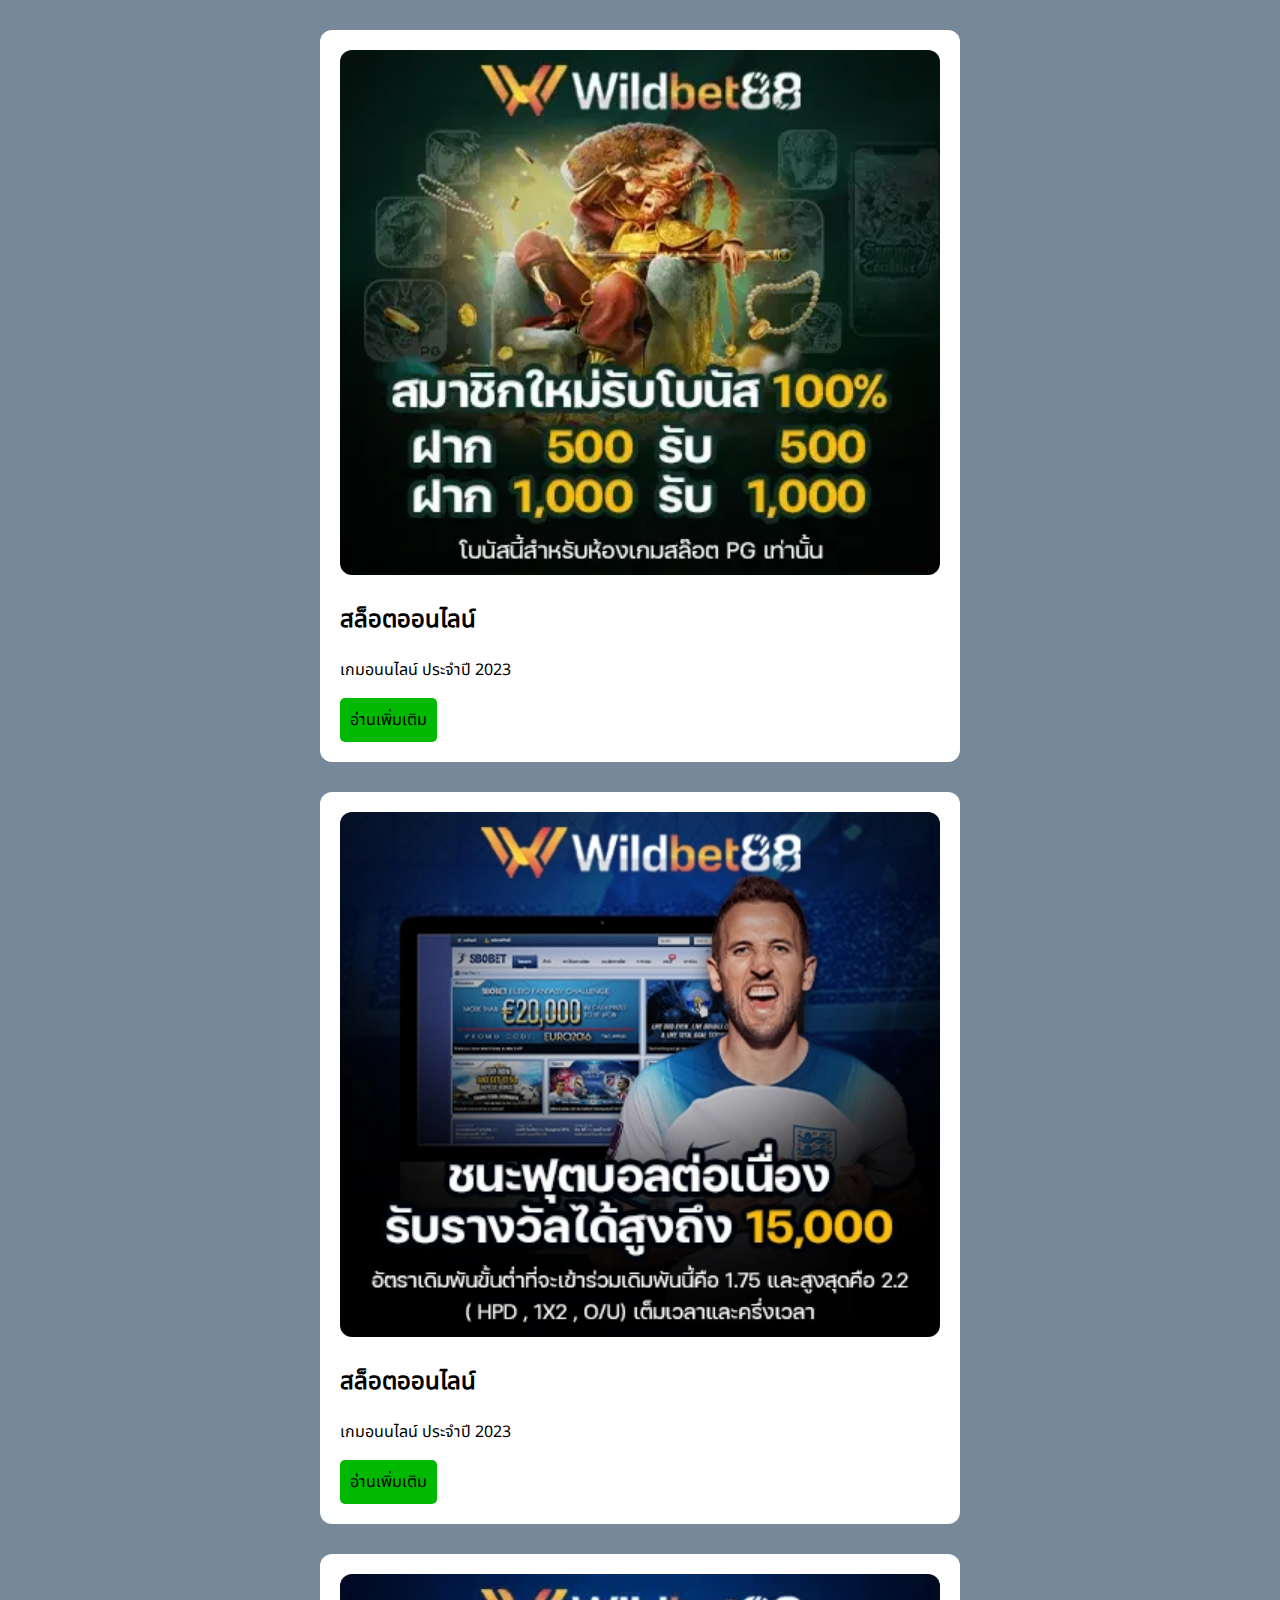
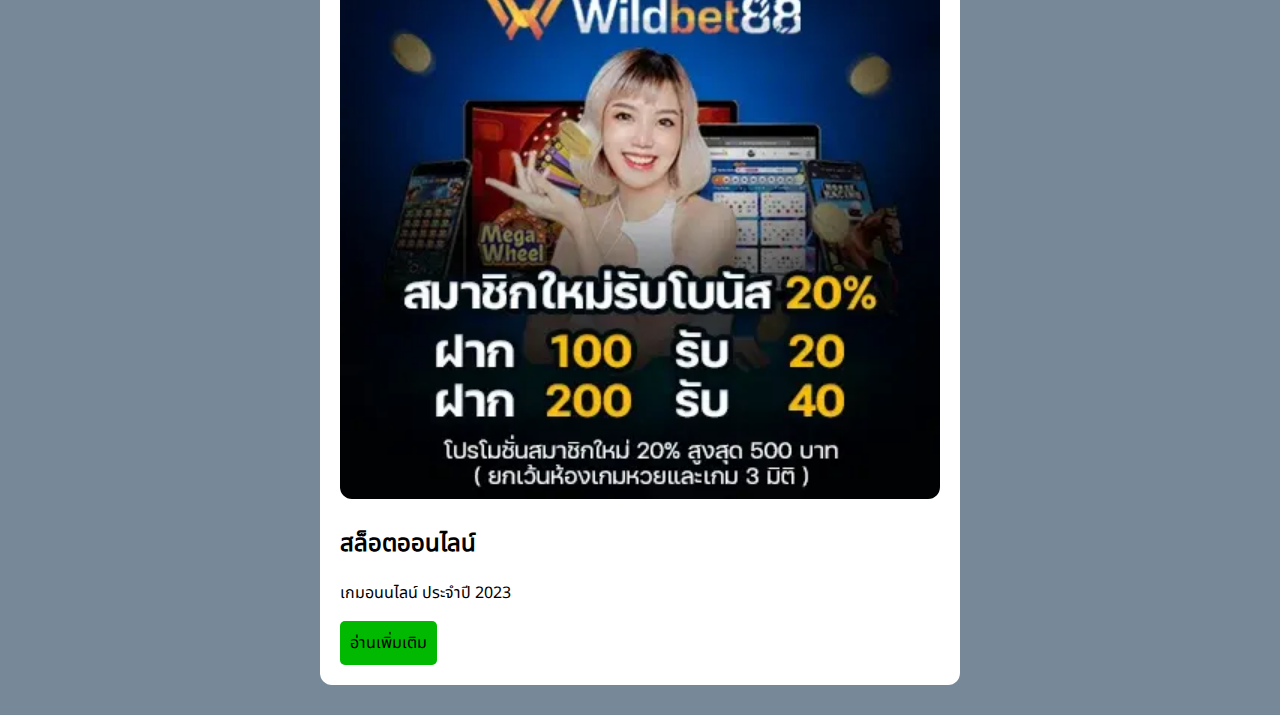
==== index.html @ 7a6bdb5e "Update index.html" ====
<!DOCTYPE html>
<html lang="en">
<head>
    <meta charset="UTF-8">
    <meta name="viewport" content="width=device-width, initial-scale=1.0">
    <title>Learn: HTML&CSS</title>

    <link rel="stylesheet" href="css/style.css">
    
</head>
  <body>
    <div class="main-content">
      <div class="box">
        <img class="image" src="img/ezgif-5-a0fc60981f.webp" alt="">
        <h2>สล็อตออนไลน์</h2>
        <p>เกมอนนไลน์ ประจำปี 2023</p>
        <a class="button" href="#">อ่านเพิ่มเติม</a>
      </div>
    </div>
    <div class="main-content">
        <div class="box">
          <img class="image" src="img/ezgif-5-dc6a4c51ef.webp" alt="">
          <h2>สล็อตออนไลน์</h2>
          <p>เกมอนนไลน์ ประจำปี 2023</p>
          <a class="button" href="#">อ่านเพิ่มเติม</a>
        </div>
      </div>
      <div class="main-content">
        <div class="box">
          <img class="image" src="img/ezgif-5-f68925ed75.webp" alt="">
          <h2>สล็อตออนไลน์</h2>
          <p>เกมอนนไลน์ ประจำปี 2023</p>
          <a class="button" href="#">อ่านเพิ่มเติม</a>
        </div>
      </div>
  </body>
</html>
---- css/style.css ----
@font-face {
    font-family: noto;
    src: url(../font/NotoSansThai.woff);
}

html, body {
    font-family: noto;
    background-color: lightslategray;
    margin: 0;
    padding: 0;
}

.main-content {
    max-width: 700px;
    margin: auto;
}

header {
    padding: 20px;
    background-color: #282828;
    color: #fff;
}

.box {
    background-color: #fff;
    padding: 20px;
    border-radius: 12px;
    margin: 30px;

}

.image {
    width: 100%;
    border-radius: 12px;
}

.button {
    color: black;
    background-color: #00b900;
    padding: 10px;
    border-radius: 5px;
    text-decoration: none;
    display: inline-block;

}
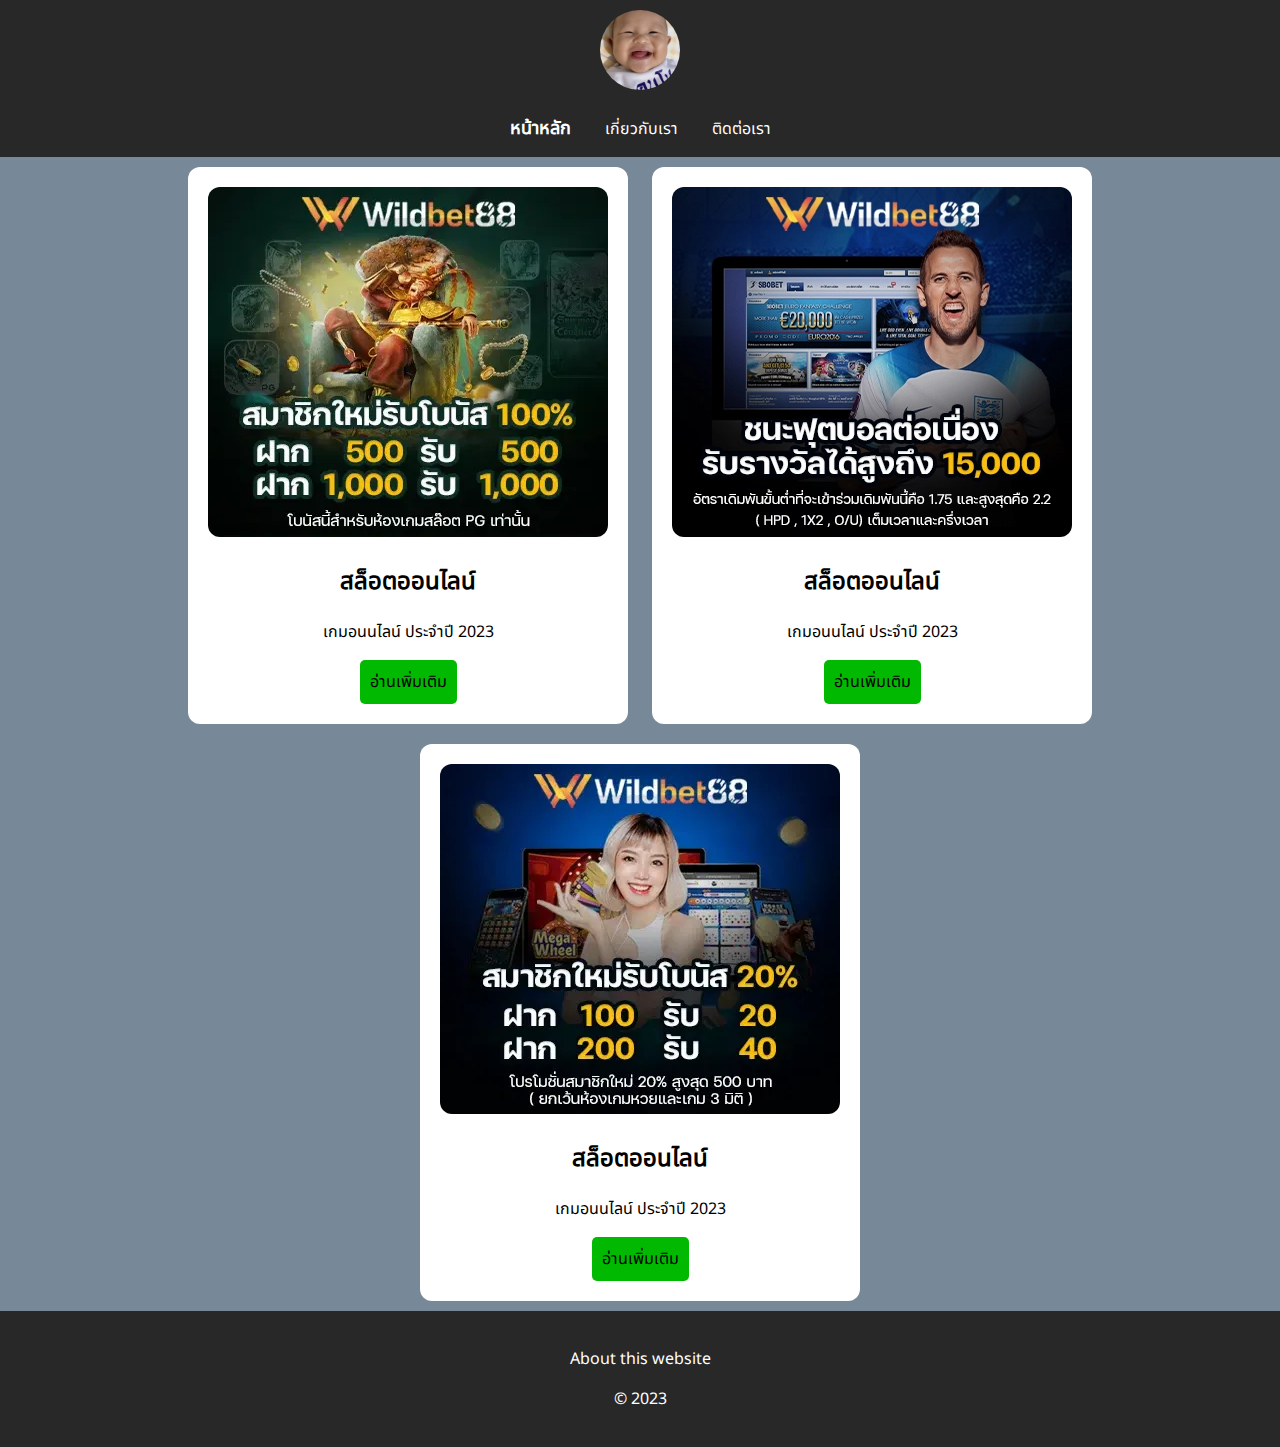
==== commit bd907084: "Update index.html" ====
--- a/index.html
+++ b/index.html
@@ -9,15 +9,22 @@
     
 </head>
   <body>
-    <div class="main-content">
+    <header class="top-header center">
+        <img class="logo-item" src="img/S__9642333_0333.jpg" alt="">
+        <a class="menu-item brand" href="#">หน้าหลัก</a>
+        <a class="menu-item" href="#">เกี่ยวกับเรา</a>
+        <a class="menu-item" href="page/contact.html">ติดต่อเรา</a>
+    </header>
+    <div class="center">
+     <div class="main-content-inline">
       <div class="box">
         <img class="image" src="img/ezgif-5-a0fc60981f.webp" alt="">
         <h2>สล็อตออนไลน์</h2>
         <p>เกมอนนไลน์ ประจำปี 2023</p>
         <a class="button" href="#">อ่านเพิ่มเติม</a>
       </div>
-    </div>
-    <div class="main-content">
+     </div>
+    <div class="main-content-inline">
         <div class="box">
           <img class="image" src="img/ezgif-5-dc6a4c51ef.webp" alt="">
           <h2>สล็อตออนไลน์</h2>
@@ -25,7 +32,7 @@
           <a class="button" href="#">อ่านเพิ่มเติม</a>
         </div>
       </div>
-      <div class="main-content">
+      <div class="main-content-inline">
         <div class="box">
           <img class="image" src="img/ezgif-5-f68925ed75.webp" alt="">
           <h2>สล็อตออนไลน์</h2>
@@ -33,5 +40,10 @@
           <a class="button" href="#">อ่านเพิ่มเติม</a>
         </div>
       </div>
+    </div> 
+      <footer class="button-footer">
+        <p>About this website</p>
+        <p>© 2023</p>
+      </footer>
   </body>
 </html>--- a/css/style.css
+++ b/css/style.css
@@ -9,24 +9,43 @@
     margin: 0;
     padding: 0;
 }
+.top-header {
+    background-color: #282828;
+}
+
+.menu-item {
+    color: #fff;
+    padding: 15px;
+    display: inline-block;
+    text-decoration: none;
+}
+
+.brand {
+    font-size: 18px;
+    font-weight: 600;
+}
 
 .main-content {
     max-width: 700px;
     margin: auto;
 }
 
-header {
-    padding: 20px;
-    background-color: #282828;
-    color: #fff;
+.main-content-inline {
+    display: inline-block;
 }
 
 .box {
     background-color: #fff;
     padding: 20px;
     border-radius: 12px;
-    margin: 30px;
+    margin: 10px;
+}
 
+.logo-item {
+    width: 80px;
+    padding: 10px;
+    border-radius: 100%;
+    display: block;
 }
 
 .image {
@@ -41,5 +60,16 @@
     border-radius: 5px;
     text-decoration: none;
     display: inline-block;
+}
 
+.button-footer {
+    background-color: #282828;
+    padding: 20px;
+    text-align: center;
+    color: #fff;
+}
+
+.center {
+    display: block;
+    text-align: -webkit-center;
 }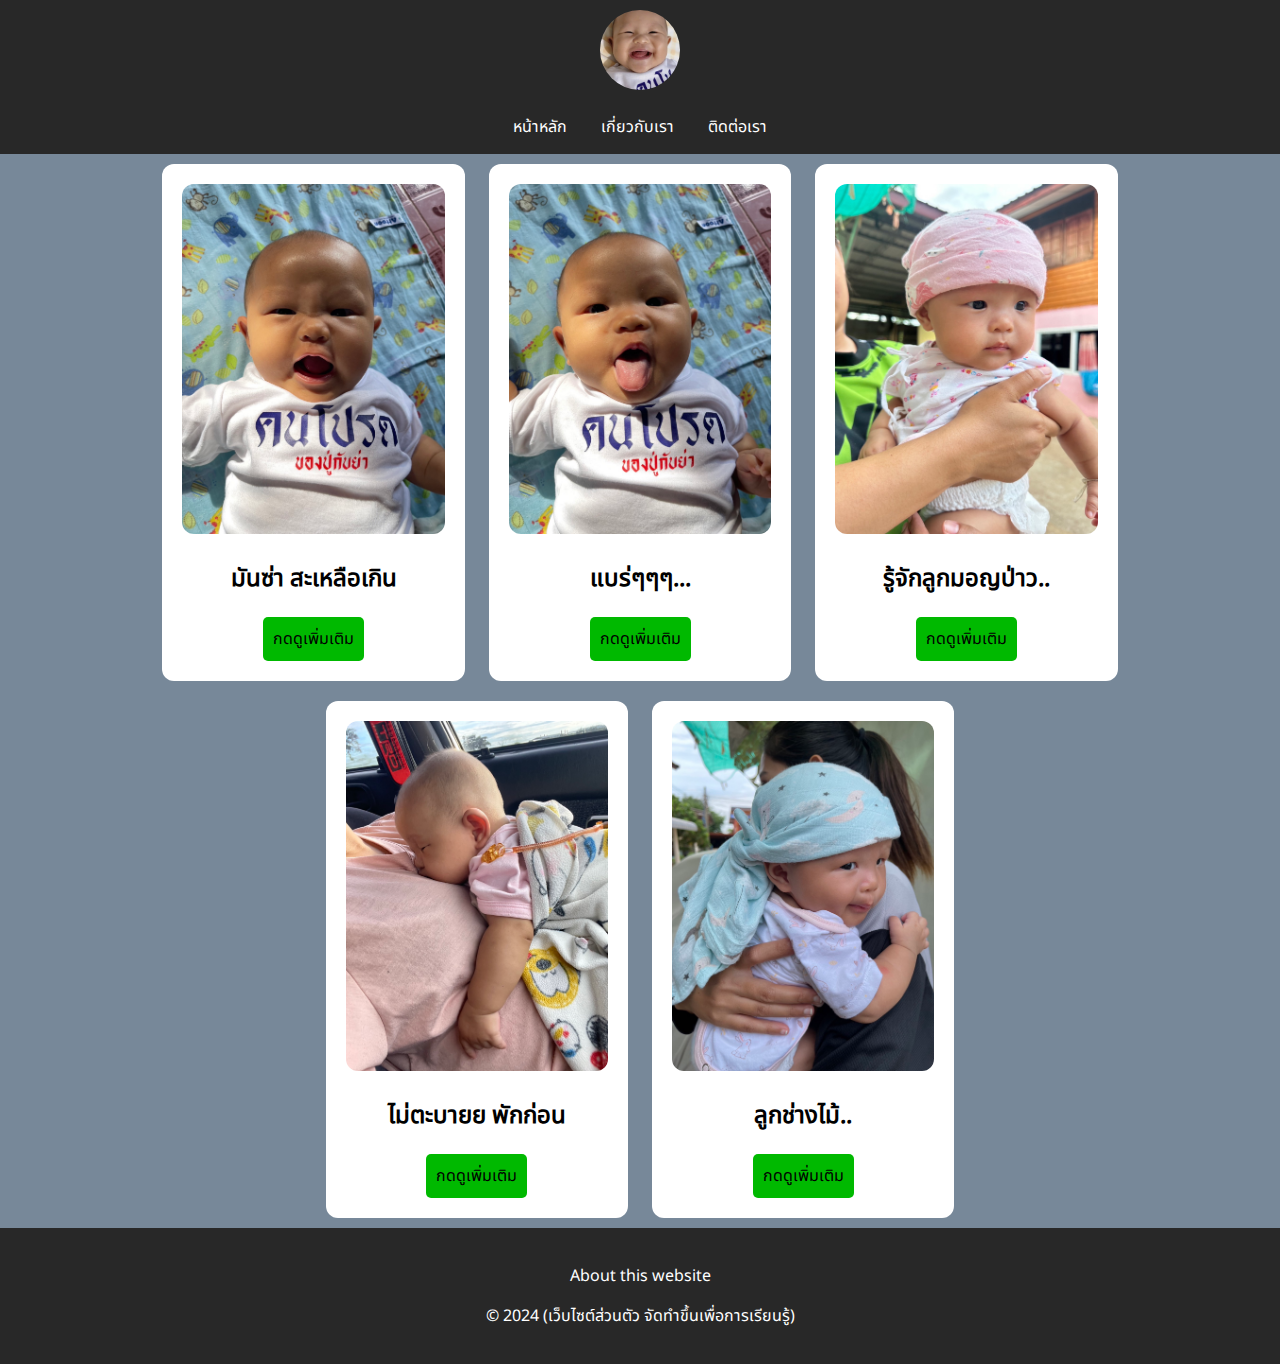
==== commit bcc1bf5b: "Create index.html" ====
--- a/index.html
+++ b/index.html
@@ -11,39 +11,50 @@
   <body>
     <header class="top-header center">
         <img class="logo-item" src="img/S__9642333_0333.jpg" alt="">
-        <a class="menu-item brand" href="#">หน้าหลัก</a>
-        <a class="menu-item" href="#">เกี่ยวกับเรา</a>
+        <a class="menu-item" href="/home.html">หน้าหลัก</a>
+        <a class="menu-item" href="page/about-us.html">เกี่ยวกับเรา</a>
         <a class="menu-item" href="page/contact.html">ติดต่อเรา</a>
     </header>
     <div class="center">
      <div class="main-content-inline">
       <div class="box">
-        <img class="image" src="img/ezgif-5-a0fc60981f.webp" alt="">
-        <h2>สล็อตออนไลน์</h2>
-        <p>เกมอนนไลน์ ประจำปี 2023</p>
-        <a class="button" href="#">อ่านเพิ่มเติม</a>
+        <img class="image image-size" src="img/S__9674887_0.jpg" alt="">
+        <h2>มันซ่า สะเหลือเกิน</h2>
+        <a class="button" href="#">กดดูเพิ่มเติม</a>
       </div>
      </div>
     <div class="main-content-inline">
         <div class="box">
-          <img class="image" src="img/ezgif-5-dc6a4c51ef.webp" alt="">
-          <h2>สล็อตออนไลน์</h2>
-          <p>เกมอนนไลน์ ประจำปี 2023</p>
-          <a class="button" href="#">อ่านเพิ่มเติม</a>
+          <img class="image image-size" src="img/S__9674888_0.jpg" alt="">
+          <h2>แบร่ๆๆๆ...</h2>
+          <a class="button" href="#">กดดูเพิ่มเติม</a>
         </div>
       </div>
       <div class="main-content-inline">
         <div class="box">
-          <img class="image" src="img/ezgif-5-f68925ed75.webp" alt="">
-          <h2>สล็อตออนไลน์</h2>
-          <p>เกมอนนไลน์ ประจำปี 2023</p>
-          <a class="button" href="#">อ่านเพิ่มเติม</a>
+          <img class="image image-size" src="img/S__9674900_0.jpg" alt="">
+          <h2>รู้จักลูกมอญป่าว..</h2>
+          <a class="button" href="#">กดดูเพิ่มเติม</a>
+        </div>
+      </div>
+      <div class="main-content-inline">
+        <div class="box">
+          <img class="image image-size" src="img/S__9674884_0.jpg" alt="">
+          <h2>ไม่ตะบายย พักก่อน</h2>
+          <a class="button" href="#">กดดูเพิ่มเติม</a>
+        </div>
+      </div>
+      <div class="main-content-inline">
+        <div class="box">
+          <img class="image image-size" src="img/S__9674903_0.jpg" alt="">
+          <h2>ลูกช่างไม้..</h2>
+          <a class="button" href="#">กดดูเพิ่มเติม</a>
         </div>
       </div>
     </div> 
       <footer class="button-footer">
         <p>About this website</p>
-        <p>© 2023</p>
+        <p>© 2024 (เว็บไซต์ส่วนตัว จัดทำขึ้นเพื่อการเรียนรู้)</p>
       </footer>
   </body>
 </html>--- a/css/style.css
+++ b/css/style.css
@@ -53,6 +53,11 @@
     border-radius: 12px;
 }
 
+.image-size {
+    width: 100%;
+    height: 350px;
+}
+
 .button {
     color: black;
     background-color: #00b900;
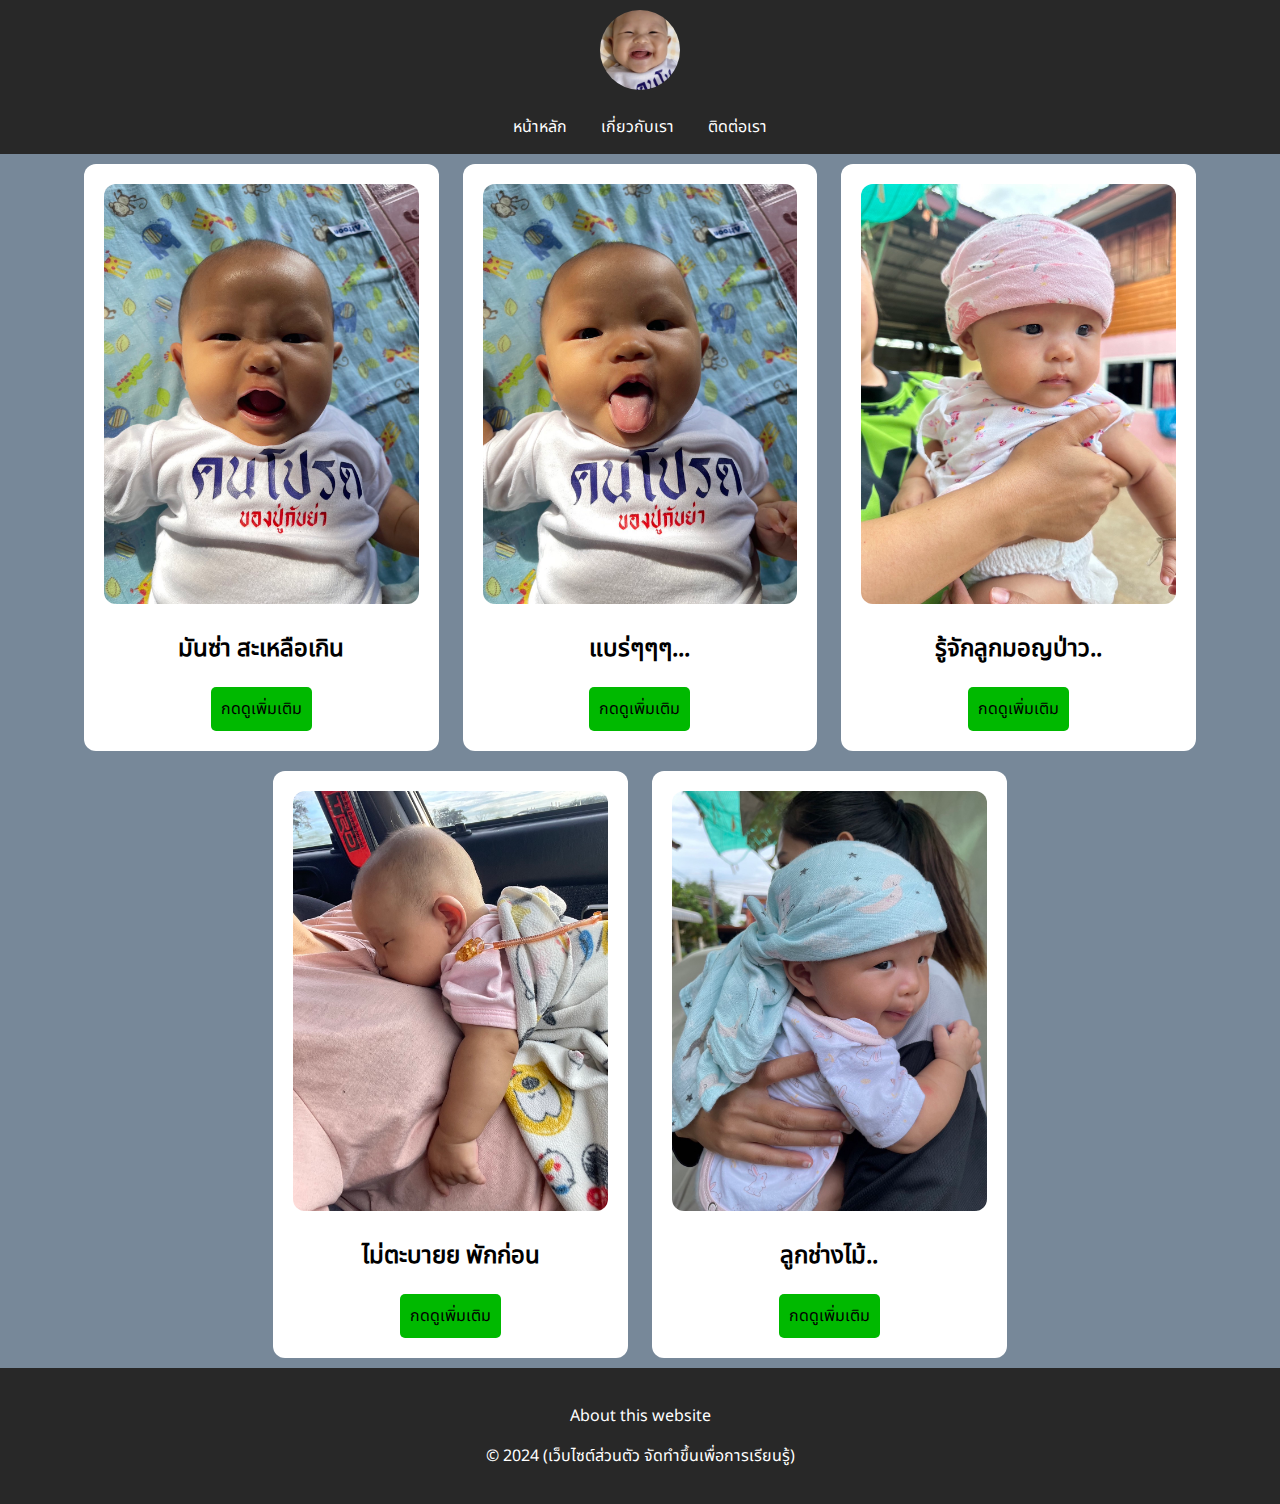
==== commit c5c63ccd: "Update index.html" ====
--- a/css/style.css
+++ b/css/style.css
@@ -55,7 +55,7 @@
 
 .image-size {
     width: 100%;
-    height: 350px;
+    height: 420px;
 }
 
 .button {
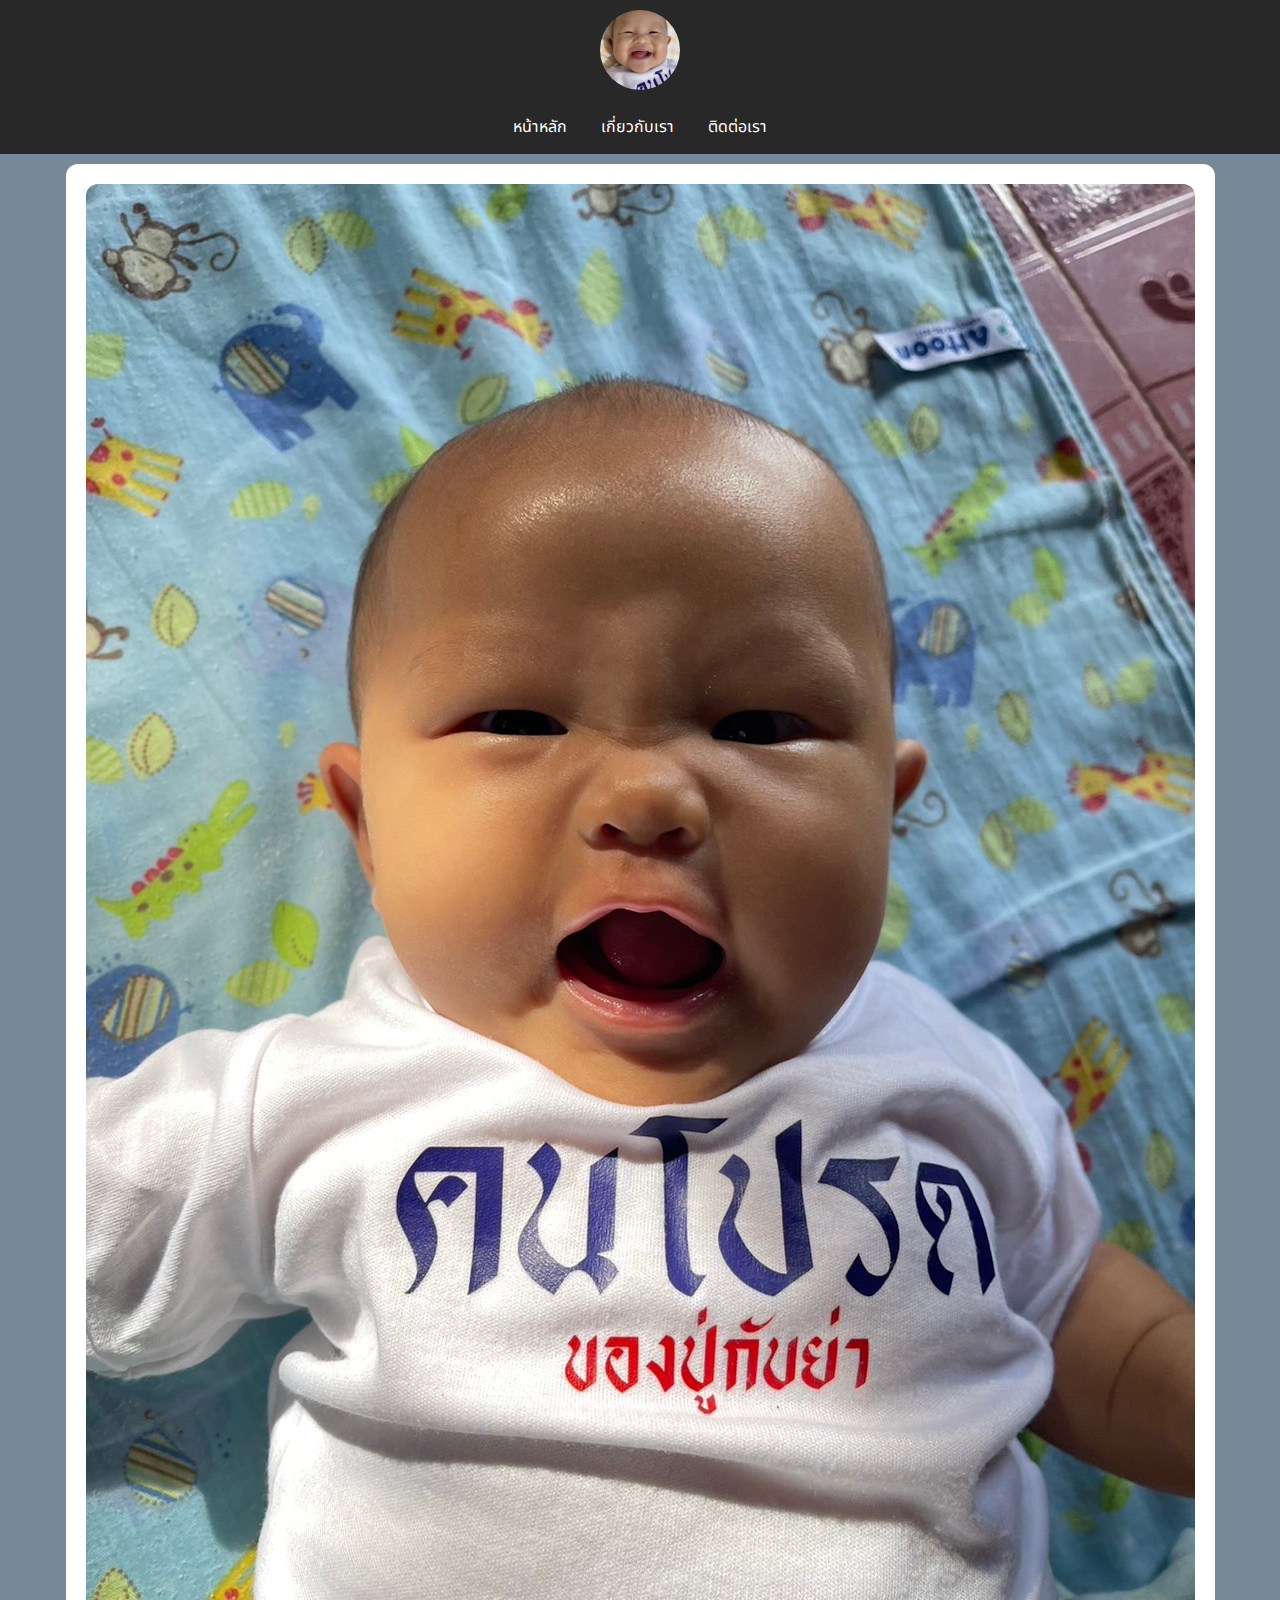
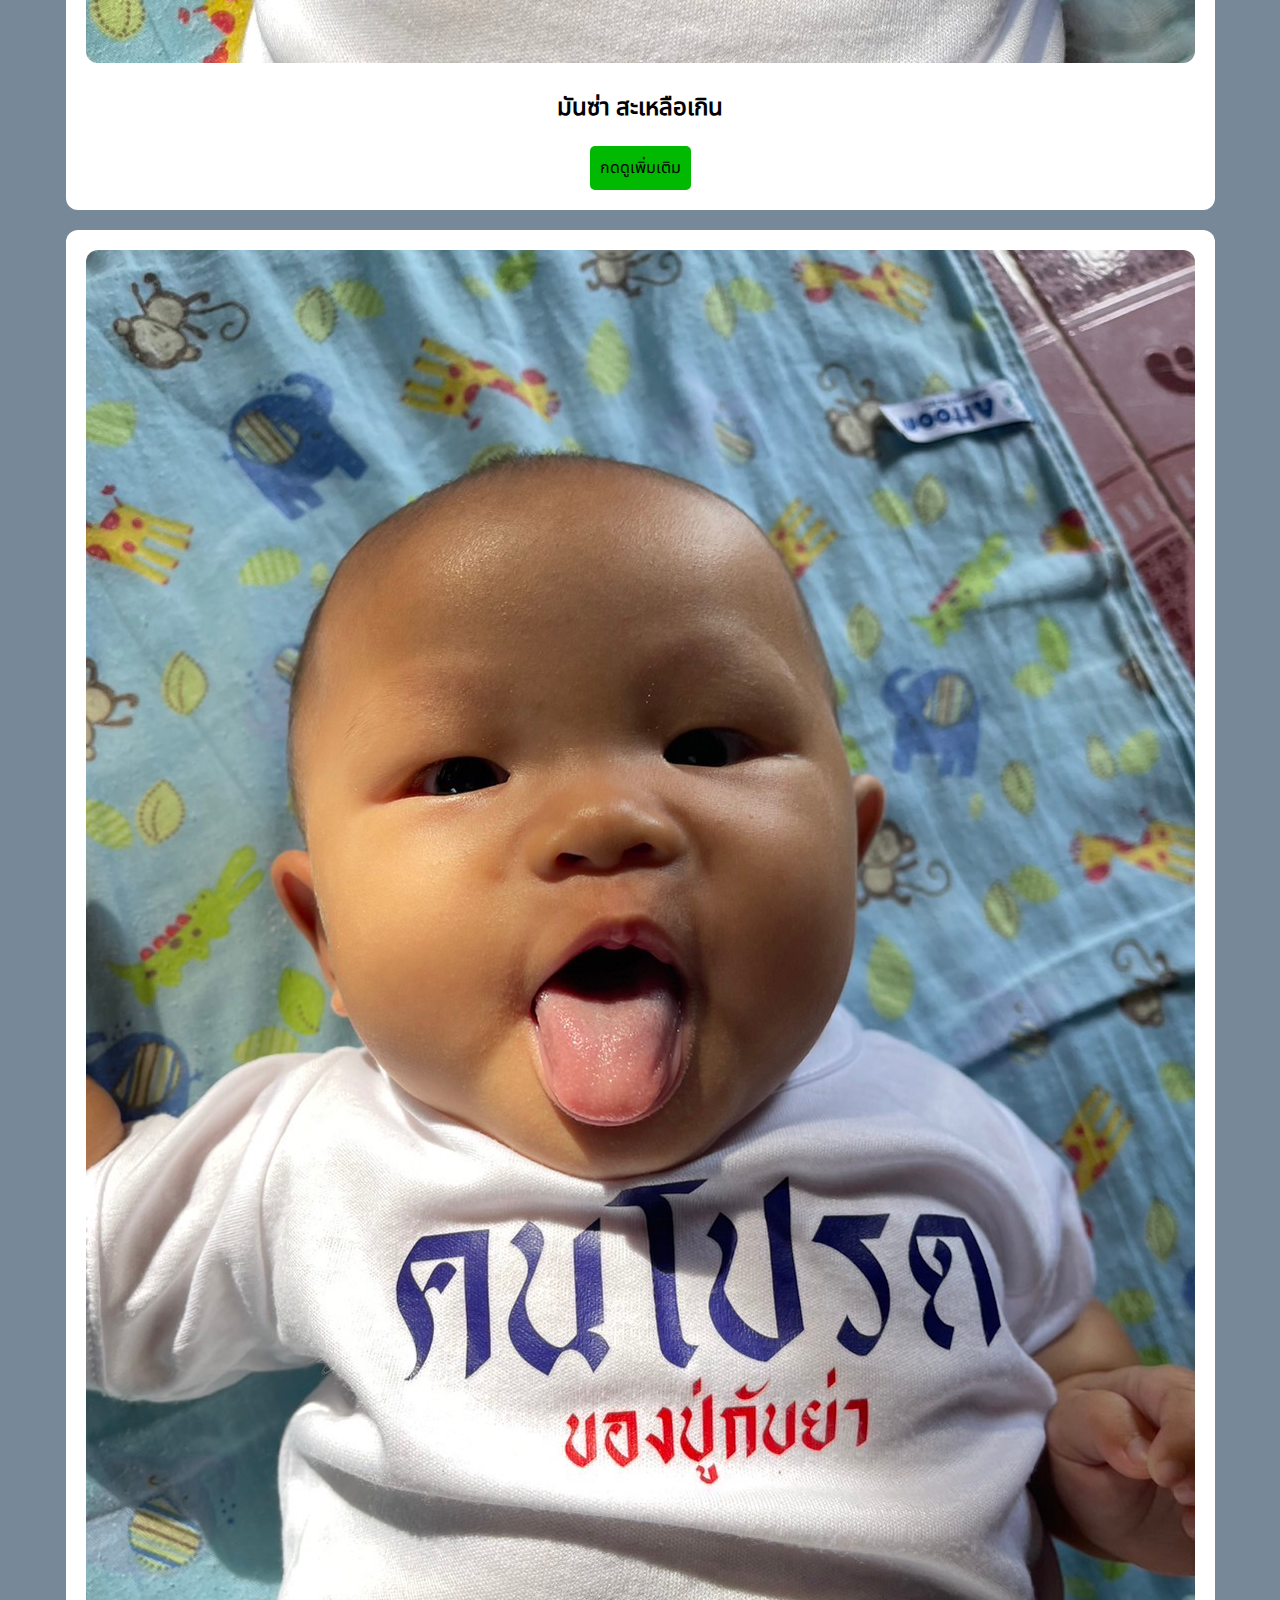
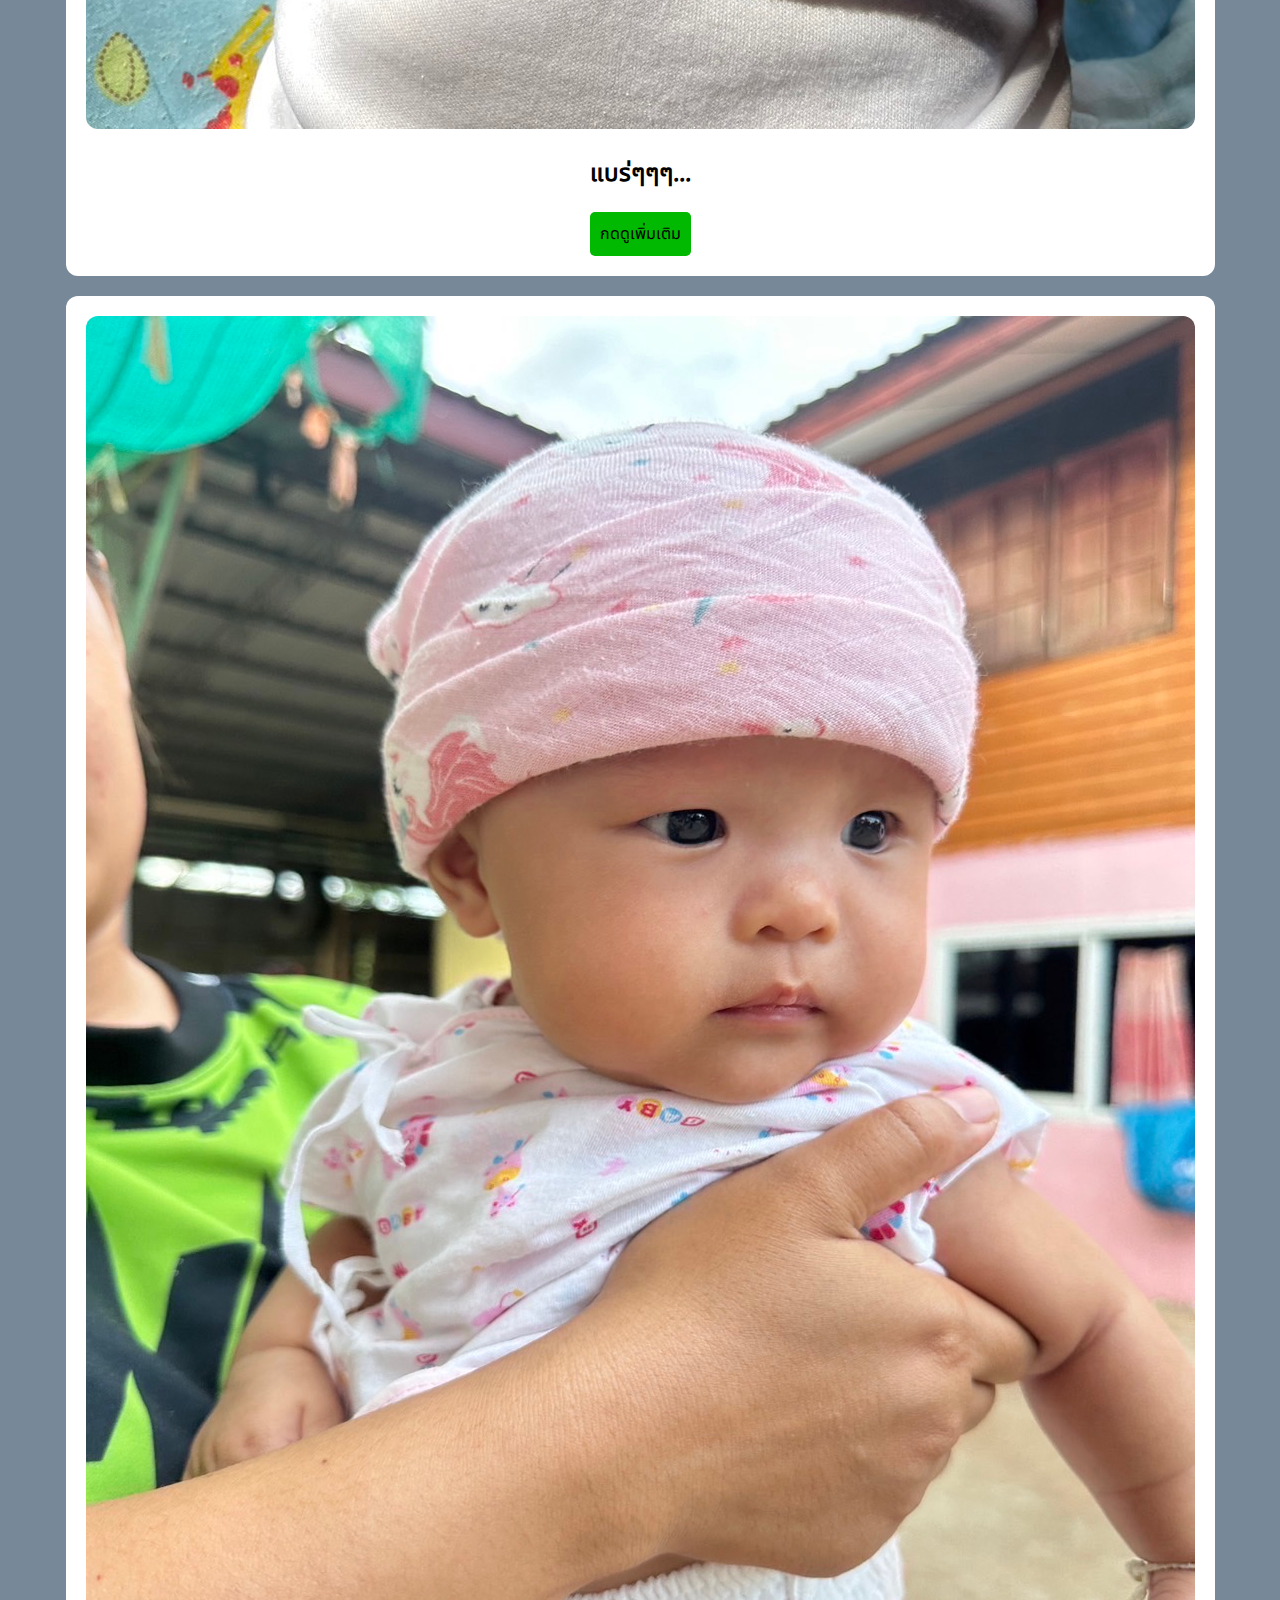
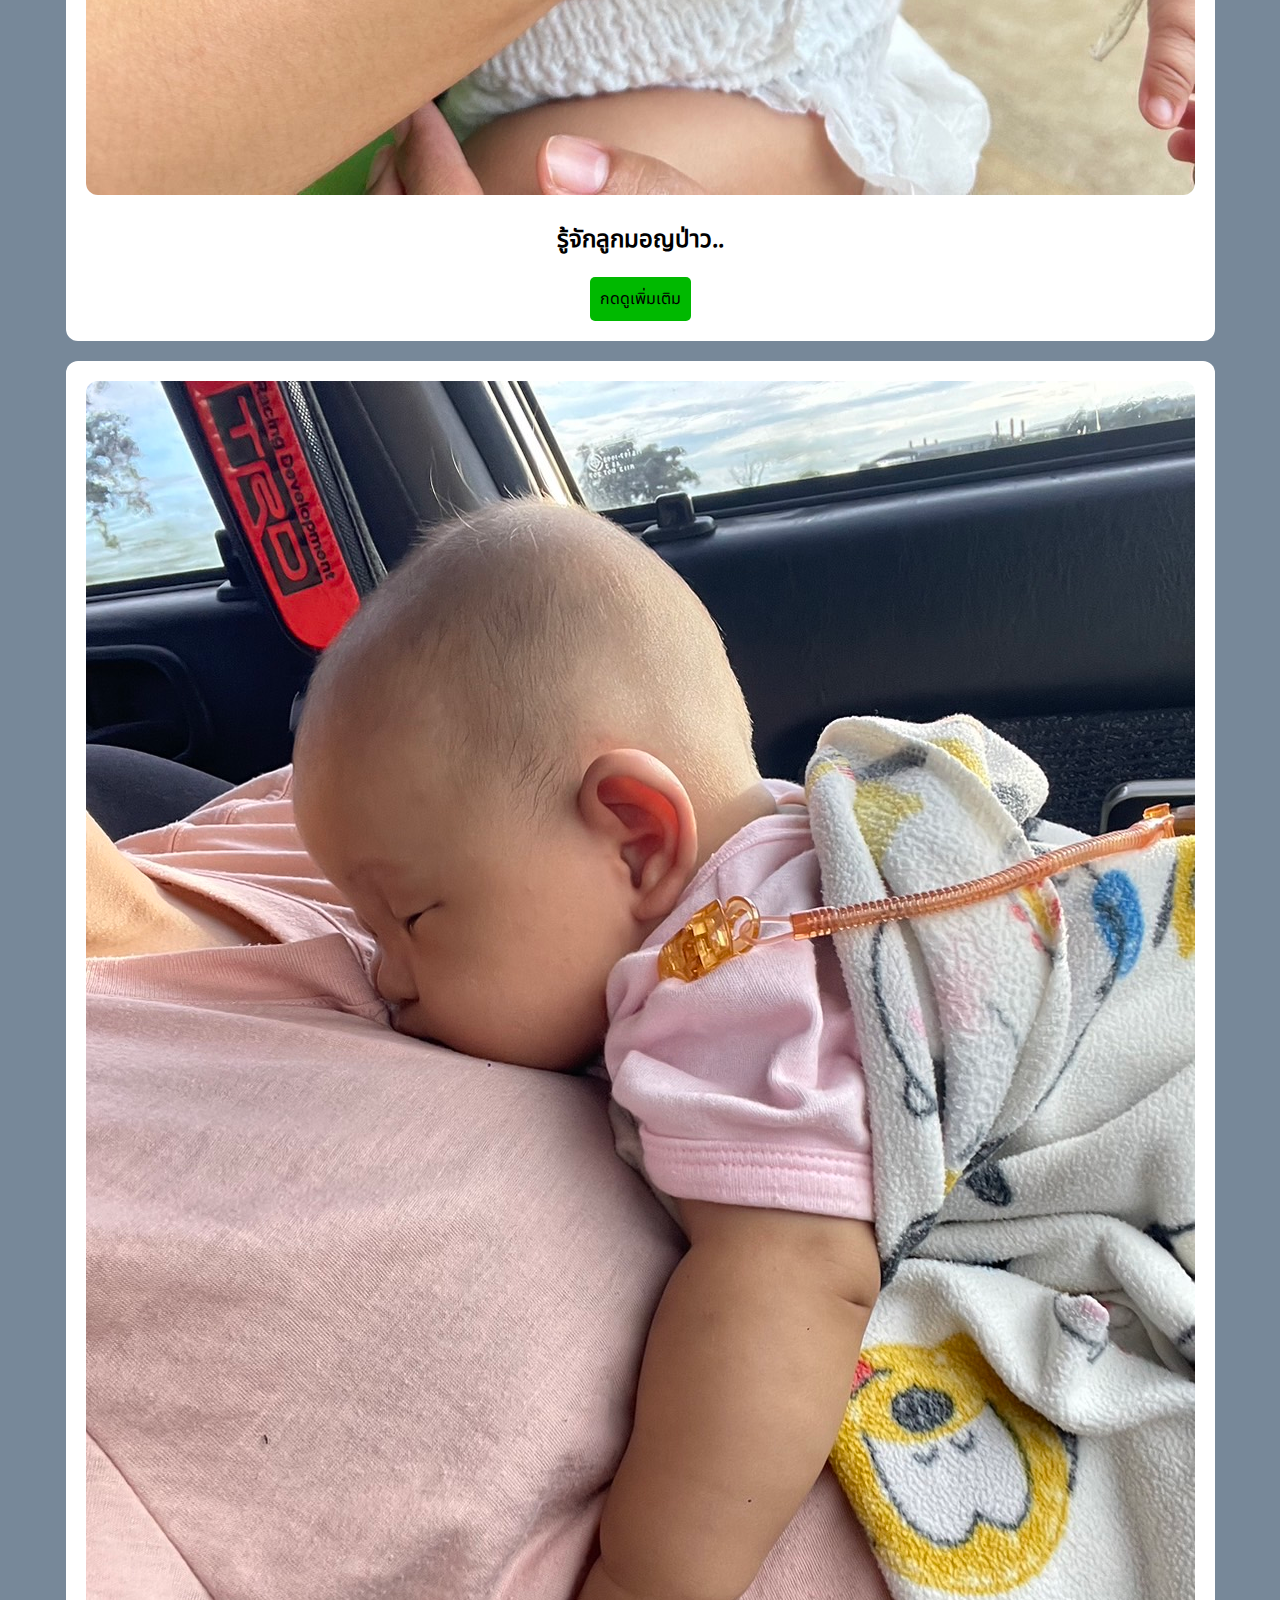
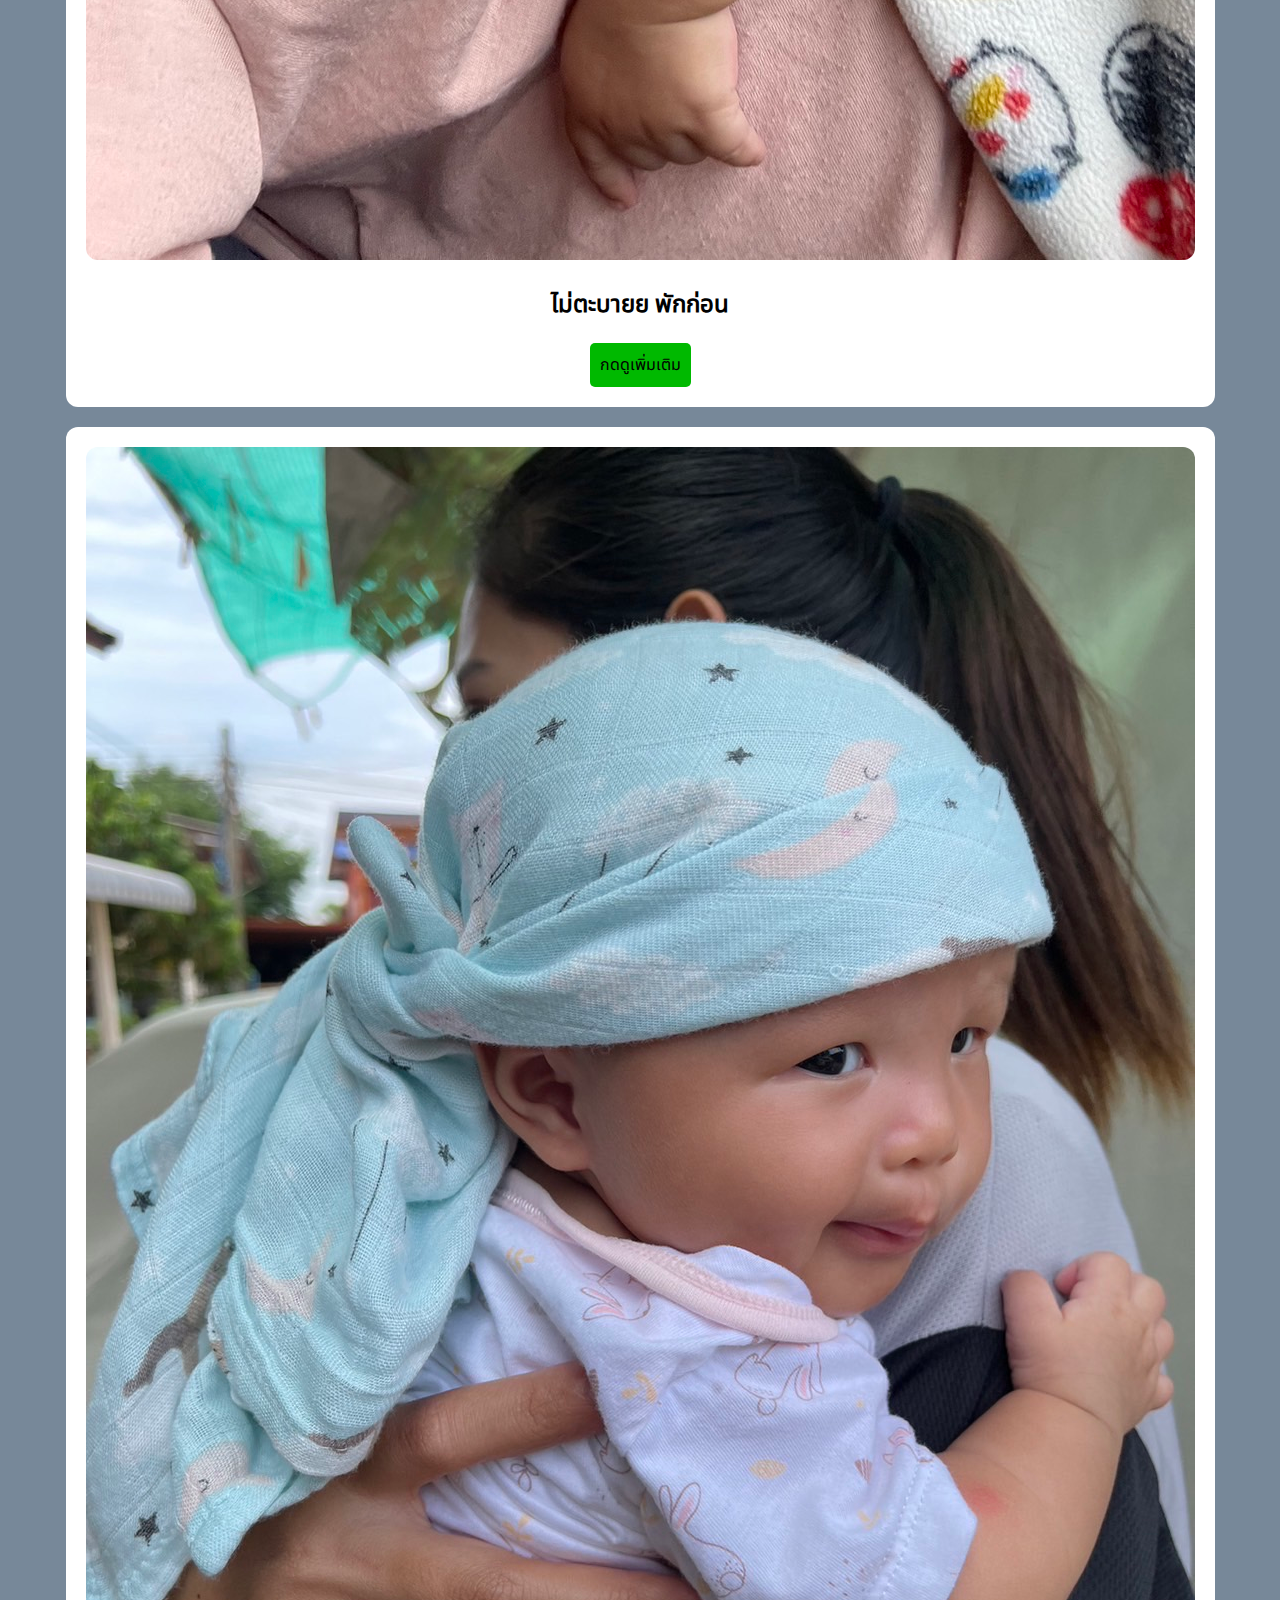
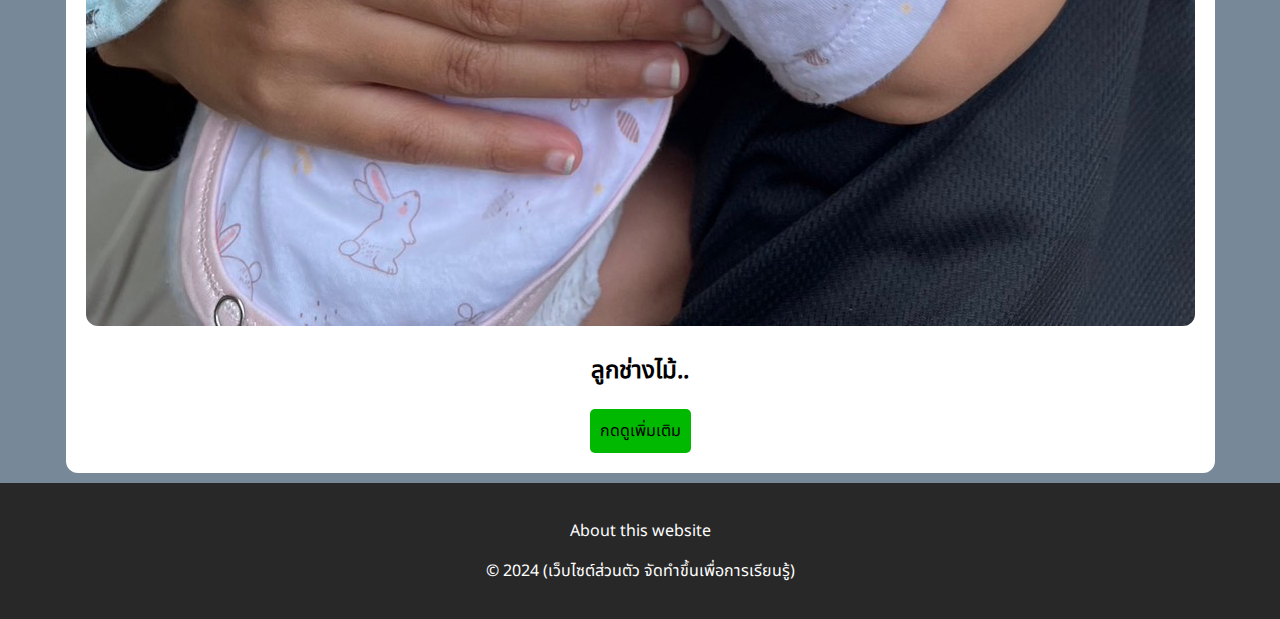
==== commit cc8e572d: "Update index.html" ====
--- a/index.html
+++ b/index.html
@@ -18,35 +18,35 @@
     <div class="center">
      <div class="main-content-inline">
       <div class="box">
-        <img class="image image-size" src="img/S__9674887_0.jpg" alt="">
+        <img class="image" src="img/S__9674887_0.jpg" alt="">
         <h2>มันซ่า สะเหลือเกิน</h2>
         <a class="button" href="#">กดดูเพิ่มเติม</a>
       </div>
      </div>
     <div class="main-content-inline">
         <div class="box">
-          <img class="image image-size" src="img/S__9674888_0.jpg" alt="">
+          <img class="image" src="img/S__9674888_0.jpg" alt="">
           <h2>แบร่ๆๆๆ...</h2>
           <a class="button" href="#">กดดูเพิ่มเติม</a>
         </div>
       </div>
       <div class="main-content-inline">
         <div class="box">
-          <img class="image image-size" src="img/S__9674900_0.jpg" alt="">
+          <img class="image" src="img/S__9674900_0.jpg" alt="">
           <h2>รู้จักลูกมอญป่าว..</h2>
           <a class="button" href="#">กดดูเพิ่มเติม</a>
         </div>
       </div>
       <div class="main-content-inline">
         <div class="box">
-          <img class="image image-size" src="img/S__9674884_0.jpg" alt="">
+          <img class="image" src="img/S__9674884_0.jpg" alt="">
           <h2>ไม่ตะบายย พักก่อน</h2>
           <a class="button" href="#">กดดูเพิ่มเติม</a>
         </div>
       </div>
       <div class="main-content-inline">
         <div class="box">
-          <img class="image image-size" src="img/S__9674903_0.jpg" alt="">
+          <img class="image" src="img/S__9674903_0.jpg" alt="">
           <h2>ลูกช่างไม้..</h2>
           <a class="button" href="#">กดดูเพิ่มเติม</a>
         </div>
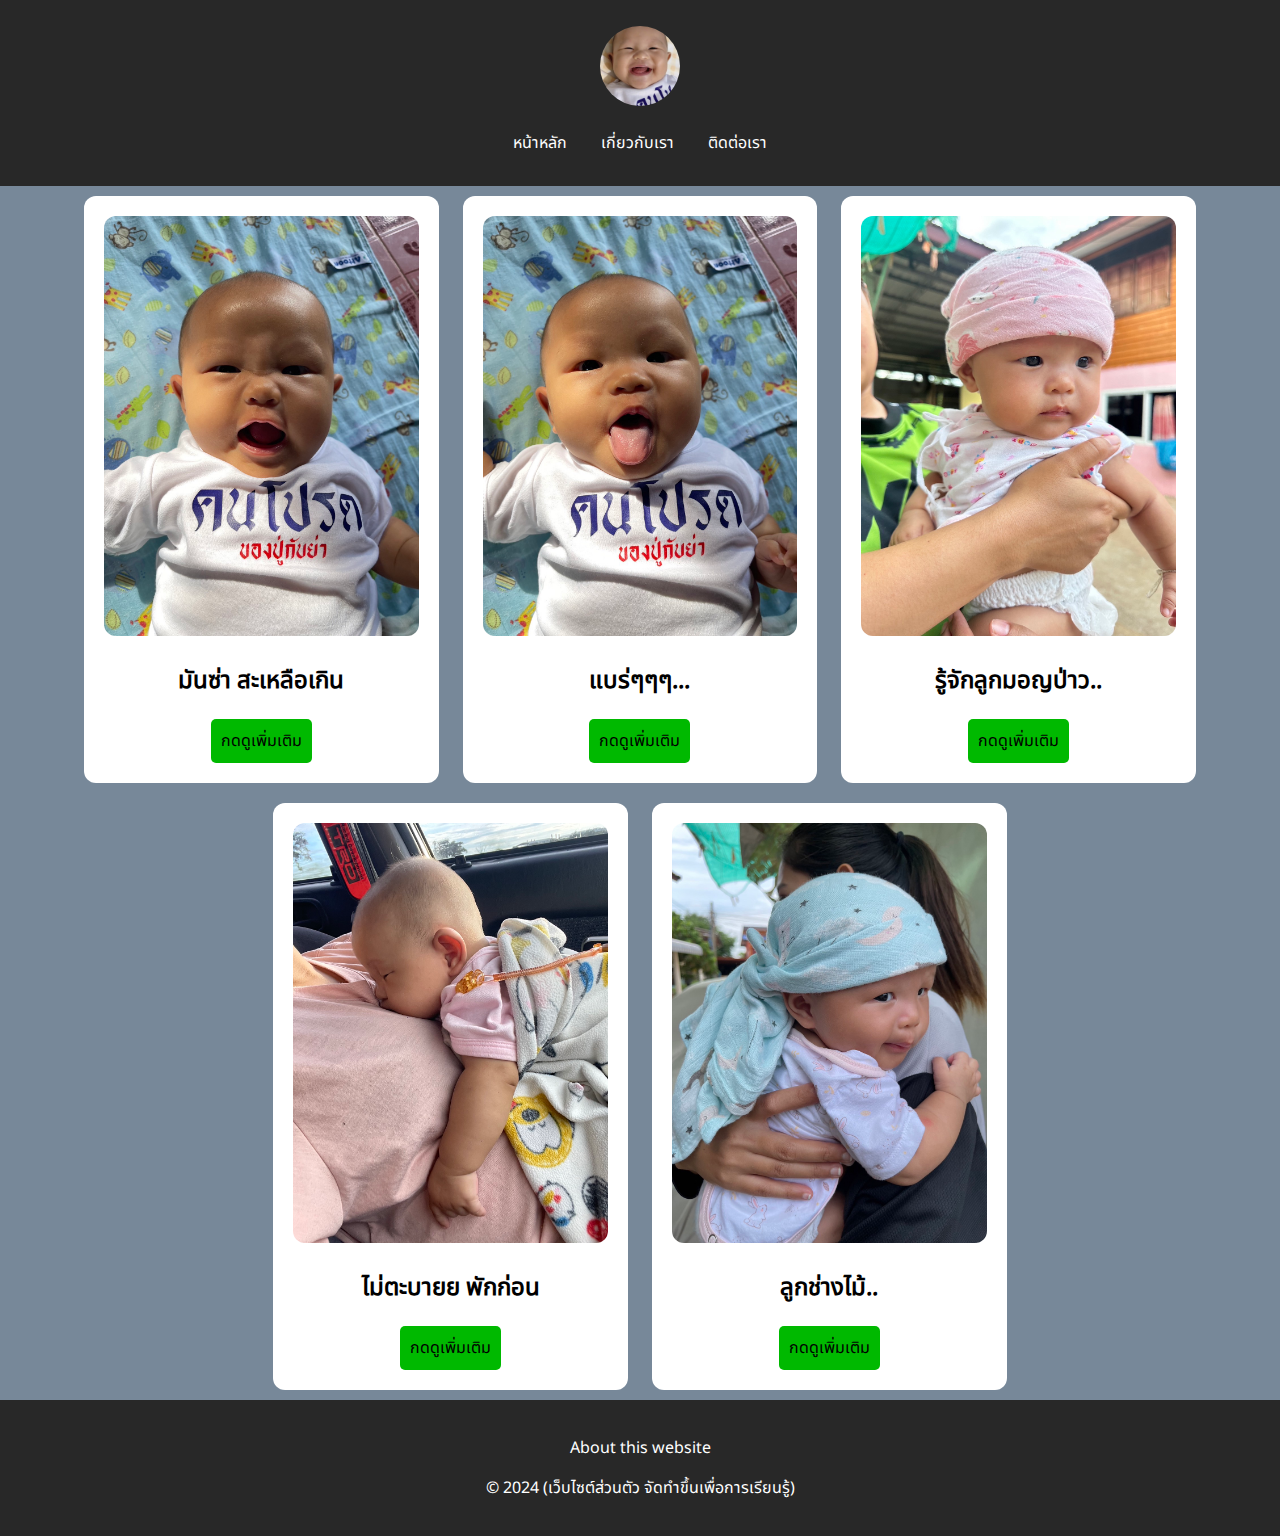
==== commit f6020dd4: "Update index.html" ====
--- a/index.html
+++ b/index.html
@@ -16,37 +16,37 @@
         <a class="menu-item" href="page/contact.html">ติดต่อเรา</a>
     </header>
     <div class="center">
-     <div class="main-content-inline">
+     <div class="main-content">
       <div class="box">
-        <img class="image" src="img/S__9674887_0.jpg" alt="">
+        <img class="image image-size" src="img/S__9674887_0.jpg" alt="">
         <h2>มันซ่า สะเหลือเกิน</h2>
         <a class="button" href="#">กดดูเพิ่มเติม</a>
       </div>
      </div>
-    <div class="main-content-inline">
+    <div class="main-content">
         <div class="box">
-          <img class="image" src="img/S__9674888_0.jpg" alt="">
+          <img class="image image-size" src="img/S__9674888_0.jpg" alt="">
           <h2>แบร่ๆๆๆ...</h2>
           <a class="button" href="#">กดดูเพิ่มเติม</a>
         </div>
       </div>
-      <div class="main-content-inline">
+      <div class="main-content">
         <div class="box">
-          <img class="image" src="img/S__9674900_0.jpg" alt="">
+          <img class="image image-size" src="img/S__9674900_0.jpg" alt="">
           <h2>รู้จักลูกมอญป่าว..</h2>
           <a class="button" href="#">กดดูเพิ่มเติม</a>
         </div>
       </div>
-      <div class="main-content-inline">
+      <div class="main-content">
         <div class="box">
-          <img class="image" src="img/S__9674884_0.jpg" alt="">
+          <img class="image image-size" src="img/S__9674884_0.jpg" alt="">
           <h2>ไม่ตะบายย พักก่อน</h2>
           <a class="button" href="#">กดดูเพิ่มเติม</a>
         </div>
       </div>
-      <div class="main-content-inline">
+      <div class="main-content">
         <div class="box">
-          <img class="image" src="img/S__9674903_0.jpg" alt="">
+          <img class="image image-size" src="img/S__9674903_0.jpg" alt="">
           <h2>ลูกช่างไม้..</h2>
           <a class="button" href="#">กดดูเพิ่มเติม</a>
         </div>
--- a/css/style.css
+++ b/css/style.css
@@ -11,6 +11,7 @@
 }
 .top-header {
     background-color: #282828;
+    padding: 1rem;
 }
 
 .menu-item {
@@ -26,8 +27,9 @@
 }
 
 .main-content {
-    max-width: 700px;
+    max-width: 600px;
     margin: auto;
+    display: inline-block;
 }
 
 .main-content-inline {
@@ -51,11 +53,13 @@
 .image {
     width: 100%;
     border-radius: 12px;
+    overflow: hidden;
 }
 
 .image-size {
     width: 100%;
     height: 420px;
+    overflow: hidden;
 }
 
 .button {
